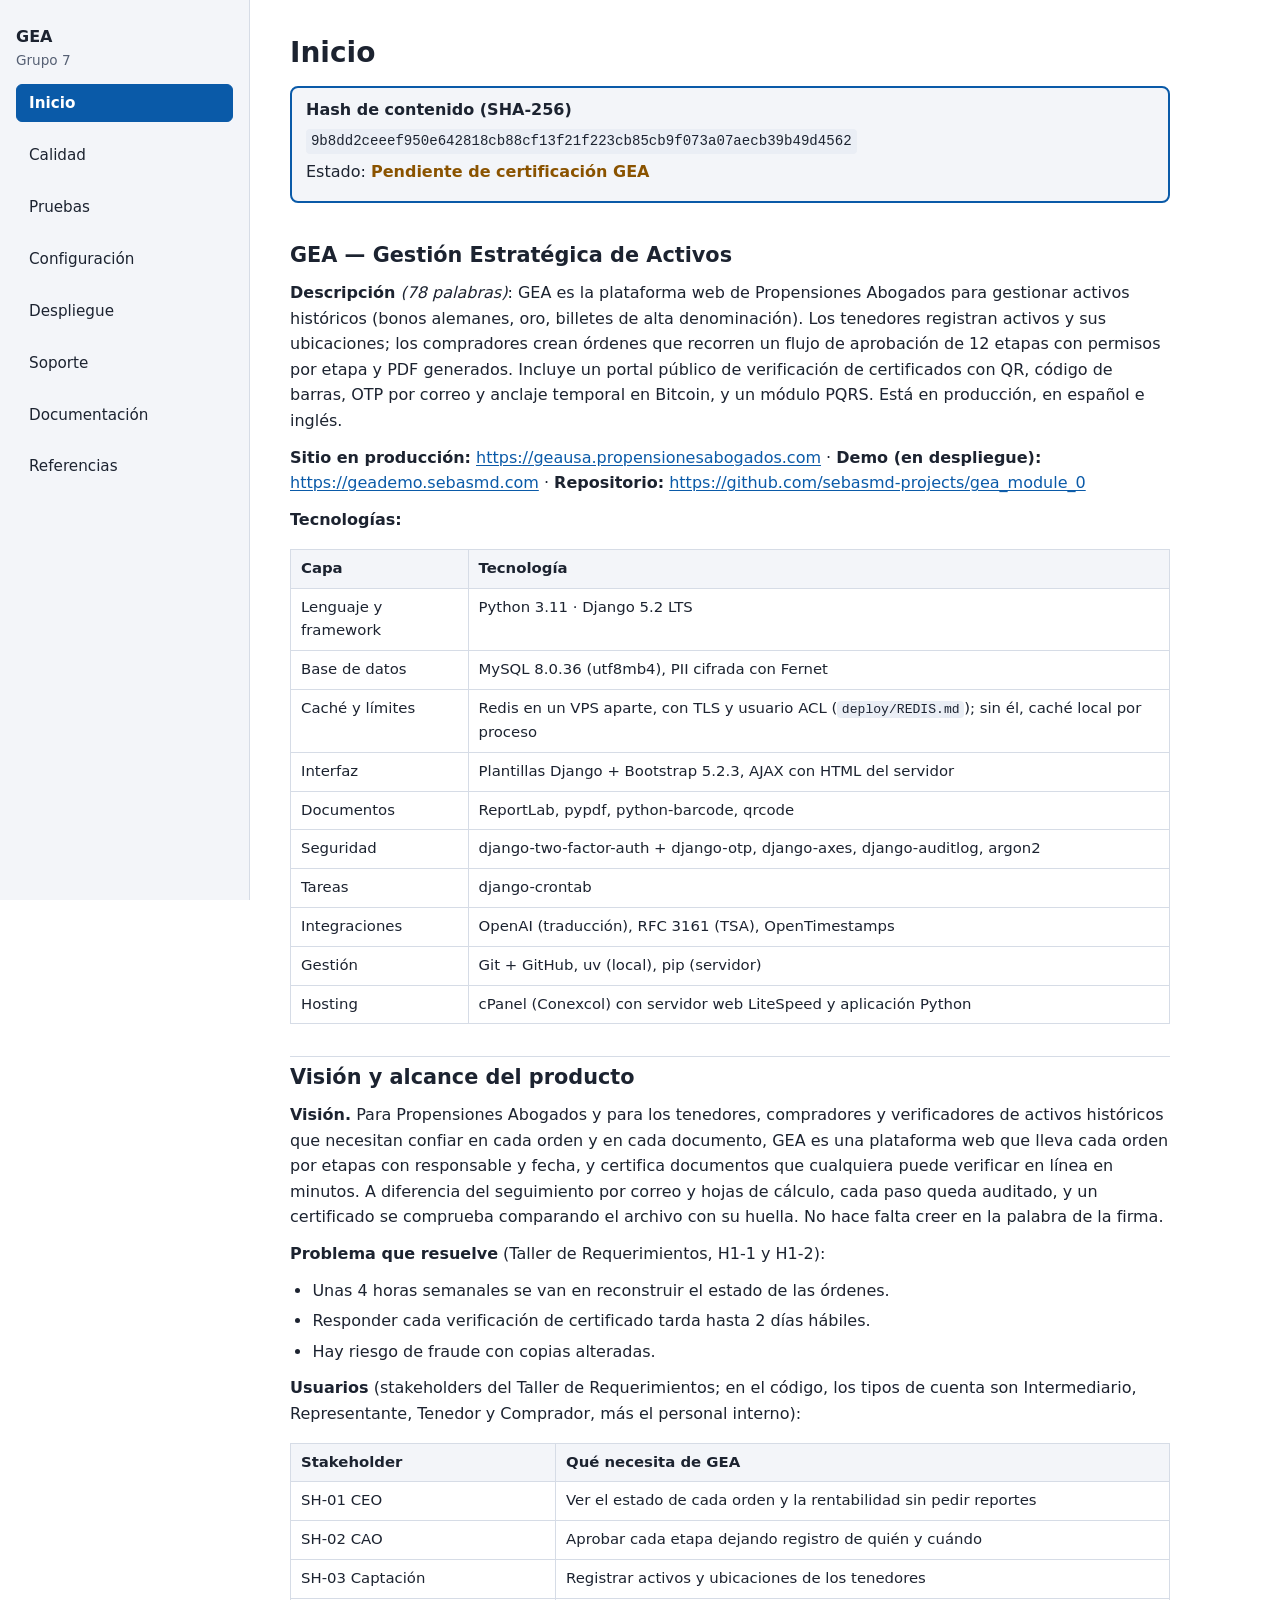
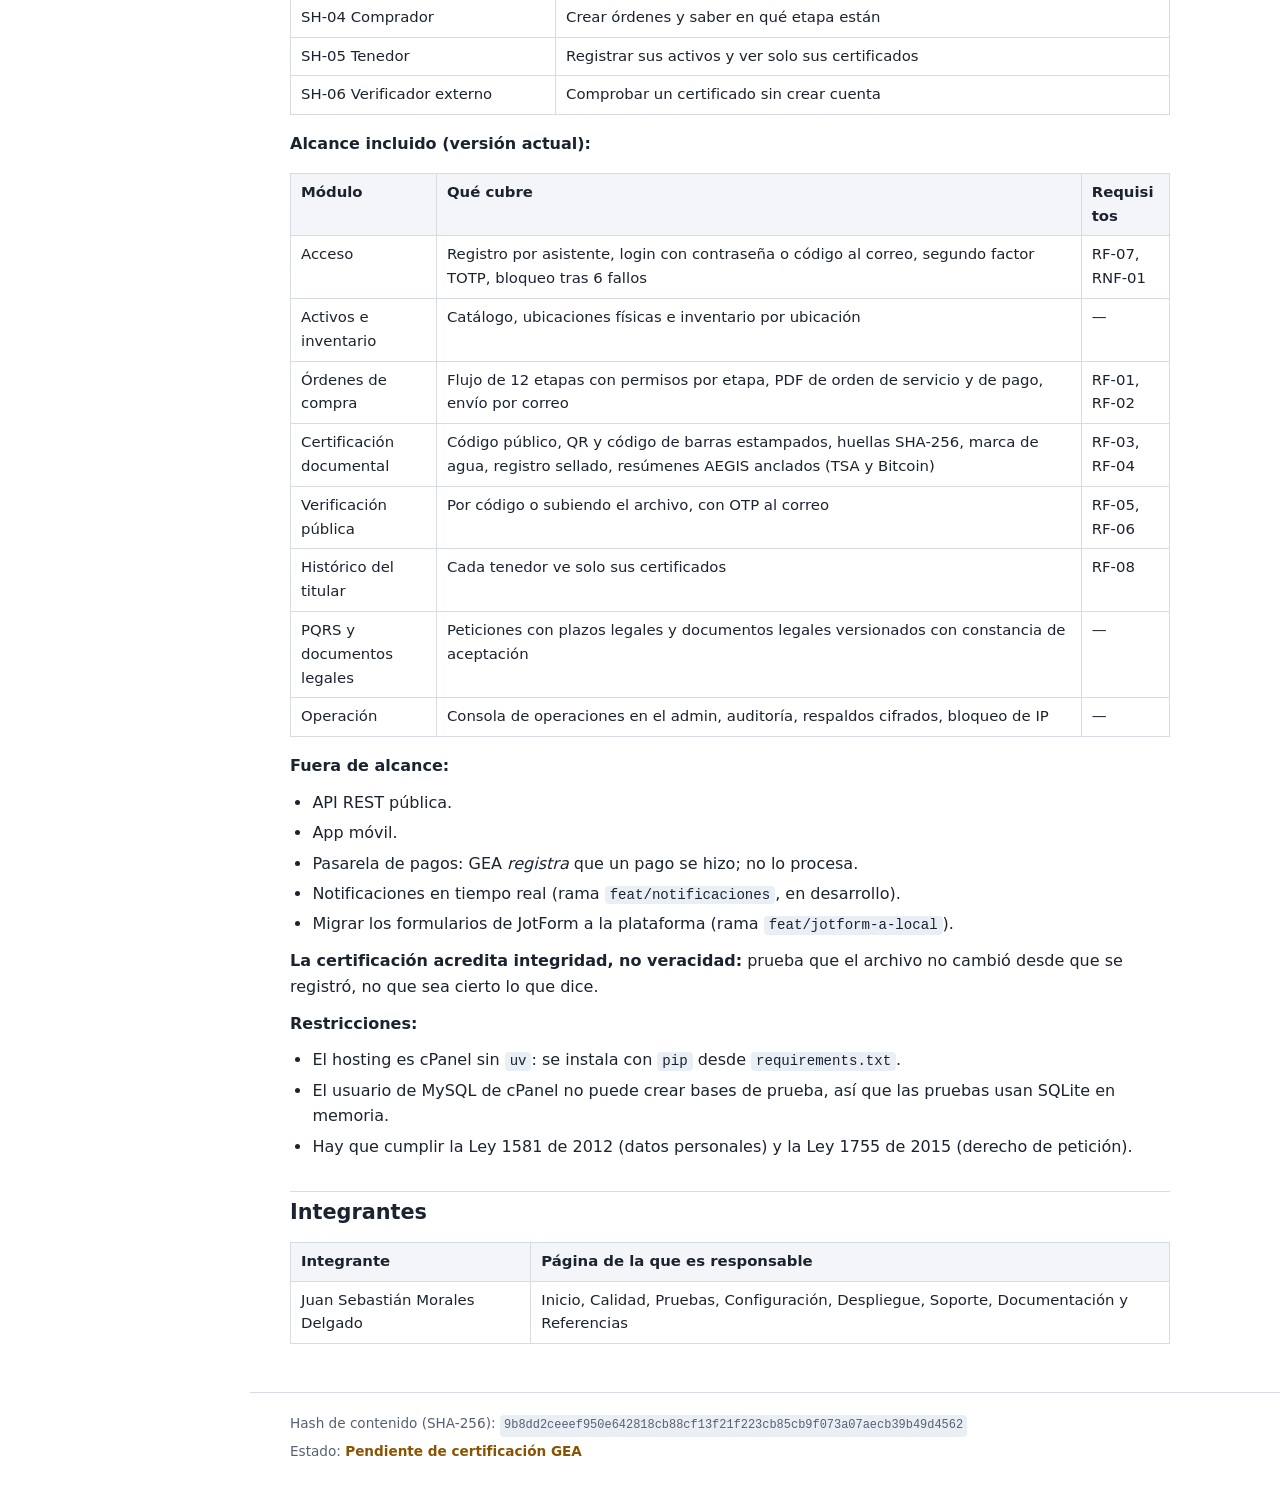
==== site/index.html @ e0a16b94 "Contenido inicial del sitio: 8 páginas y build reproducible (hash 92730a1f) Co-Authored-By: Claude H" ====
<!DOCTYPE html>
<html lang="es">
<head>
<meta charset="utf-8">
<meta name="viewport" content="width=device-width, initial-scale=1">
<title>Inicio — GEA Grupo 7</title>
<meta name="description" content="Inicio: GEA — Gestión Estratégica de Activos">
<link rel="stylesheet" href="assets/site.css">
</head>
<body>
<a class="skip" href="#contenido">Saltar al contenido</a>
<div class="layout">
<nav class="site-nav" aria-label="Menú principal">
<p class="brand">GEA<span>Grupo 7</span></p>
<ul>
<li><a class="current" href="index.html" aria-current="page">Inicio</a></li>
<li><a href="calidad.html">Calidad</a></li>
<li><a href="pruebas.html">Pruebas</a></li>
<li><a href="configuracion.html">Configuración</a></li>
<li><a href="despliegue.html">Despliegue</a></li>
<li><a href="soporte.html">Soporte</a></li>
<li><a href="documentacion.html">Documentación</a></li>
<li><a href="referencias.html">Referencias</a></li>
</ul>
</nav>
<div class="page">
<main id="contenido">
<h1>Inicio</h1>
<aside class="hash-box" aria-label="Hash de contenido">
<h2>Hash de contenido (SHA-256)</h2>
<p><code>9b8dd2ceeef950e642818cb88cf13f21f223cb85cb9f073a07aecb39b49d4562</code></p>
<p>Estado: <span class="cert-status">Pendiente de certificación GEA</span></p>
</aside>
<h2 id="gea-gestion-estrategica-de-activos">GEA — Gestión Estratégica de Activos</h2>
<p><strong>Descripción</strong> <em>(78 palabras)</em>: GEA es la plataforma web de Propensiones Abogados para gestionar activos históricos (bonos alemanes, oro, billetes de alta denominación). Los tenedores registran activos y sus ubicaciones; los compradores crean órdenes que recorren un flujo de aprobación de 12 etapas con permisos por etapa y PDF generados. Incluye un portal público de verificación de certificados con QR, código de barras, OTP por correo y anclaje temporal en Bitcoin, y un módulo PQRS. Está en producción, en español e inglés.</p>
<p><strong>Sitio en producción:</strong> <a href="https://geausa.propensionesabogados.com">https://geausa.propensionesabogados.com</a> · <strong>Demo (en despliegue):</strong> <a href="https://geademo.sebasmd.com">https://geademo.sebasmd.com</a> · <strong>Repositorio:</strong> <a href="https://github.com/sebasmd-projects/gea_module_0">https://github.com/sebasmd-projects/gea_module_0</a></p>
<p><strong>Tecnologías:</strong></p>
<div class="table-wrap"><table><thead><tr><th scope="col">Capa</th><th scope="col">Tecnología</th></tr></thead><tbody><tr><td data-label="Capa">Lenguaje y framework</td><td data-label="Tecnología">Python 3.11 · Django 5.2 LTS</td></tr><tr><td data-label="Capa">Base de datos</td><td data-label="Tecnología">MySQL 8.0.36 (utf8mb4), PII cifrada con Fernet</td></tr><tr><td data-label="Capa">Caché y límites</td><td data-label="Tecnología">Redis en un VPS aparte, con TLS y usuario ACL (<code>deploy/REDIS.md</code>); sin él, caché local por proceso</td></tr><tr><td data-label="Capa">Interfaz</td><td data-label="Tecnología">Plantillas Django + Bootstrap 5.2.3, AJAX con HTML del servidor</td></tr><tr><td data-label="Capa">Documentos</td><td data-label="Tecnología">ReportLab, pypdf, python-barcode, qrcode</td></tr><tr><td data-label="Capa">Seguridad</td><td data-label="Tecnología">django-two-factor-auth + django-otp, django-axes, django-auditlog, argon2</td></tr><tr><td data-label="Capa">Tareas</td><td data-label="Tecnología">django-crontab</td></tr><tr><td data-label="Capa">Integraciones</td><td data-label="Tecnología">OpenAI (traducción), RFC 3161 (TSA), OpenTimestamps</td></tr><tr><td data-label="Capa">Gestión</td><td data-label="Tecnología">Git + GitHub, uv (local), pip (servidor)</td></tr><tr><td data-label="Capa">Hosting</td><td data-label="Tecnología">cPanel (Conexcol) con servidor web LiteSpeed y aplicación Python</td></tr></tbody></table></div>
<h2 id="vision-y-alcance-del-producto">Visión y alcance del producto</h2>
<p><strong>Visión.</strong> Para Propensiones Abogados y para los tenedores, compradores y verificadores de activos históricos que necesitan confiar en cada orden y en cada documento, GEA es una plataforma web que lleva cada orden por etapas con responsable y fecha, y certifica documentos que cualquiera puede verificar en línea en minutos. A diferencia del seguimiento por correo y hojas de cálculo, cada paso queda auditado, y un certificado se comprueba comparando el archivo con su huella. No hace falta creer en la palabra de la firma.</p>
<p><strong>Problema que resuelve</strong> (Taller de Requerimientos, H1-1 y H1-2):</p>
<ul><li>Unas 4 horas semanales se van en reconstruir el estado de las órdenes.</li><li>Responder cada verificación de certificado tarda hasta 2 días hábiles.</li><li>Hay riesgo de fraude con copias alteradas.</li></ul>
<p><strong>Usuarios</strong> (stakeholders del Taller de Requerimientos; en el código, los tipos de cuenta son Intermediario, Representante, Tenedor y Comprador, más el personal interno):</p>
<div class="table-wrap"><table><thead><tr><th scope="col">Stakeholder</th><th scope="col">Qué necesita de GEA</th></tr></thead><tbody><tr><td data-label="Stakeholder">SH-01 CEO</td><td data-label="Qué necesita de GEA">Ver el estado de cada orden y la rentabilidad sin pedir reportes</td></tr><tr><td data-label="Stakeholder">SH-02 CAO</td><td data-label="Qué necesita de GEA">Aprobar cada etapa dejando registro de quién y cuándo</td></tr><tr><td data-label="Stakeholder">SH-03 Captación</td><td data-label="Qué necesita de GEA">Registrar activos y ubicaciones de los tenedores</td></tr><tr><td data-label="Stakeholder">SH-04 Comprador</td><td data-label="Qué necesita de GEA">Crear órdenes y saber en qué etapa están</td></tr><tr><td data-label="Stakeholder">SH-05 Tenedor</td><td data-label="Qué necesita de GEA">Registrar sus activos y ver solo sus certificados</td></tr><tr><td data-label="Stakeholder">SH-06 Verificador externo</td><td data-label="Qué necesita de GEA">Comprobar un certificado sin crear cuenta</td></tr></tbody></table></div>
<p><strong>Alcance incluido (versión actual):</strong></p>
<div class="table-wrap"><table><thead><tr><th scope="col">Módulo</th><th scope="col">Qué cubre</th><th scope="col">Requisitos</th></tr></thead><tbody><tr><td data-label="Módulo">Acceso</td><td data-label="Qué cubre">Registro por asistente, login con contraseña o código al correo, segundo factor TOTP, bloqueo tras 6 fallos</td><td data-label="Requisitos">RF-07, RNF-01</td></tr><tr><td data-label="Módulo">Activos e inventario</td><td data-label="Qué cubre">Catálogo, ubicaciones físicas e inventario por ubicación</td><td data-label="Requisitos">—</td></tr><tr><td data-label="Módulo">Órdenes de compra</td><td data-label="Qué cubre">Flujo de 12 etapas con permisos por etapa, PDF de orden de servicio y de pago, envío por correo</td><td data-label="Requisitos">RF-01, RF-02</td></tr><tr><td data-label="Módulo">Certificación documental</td><td data-label="Qué cubre">Código público, QR y código de barras estampados, huellas SHA-256, marca de agua, registro sellado, resúmenes AEGIS anclados (TSA y Bitcoin)</td><td data-label="Requisitos">RF-03, RF-04</td></tr><tr><td data-label="Módulo">Verificación pública</td><td data-label="Qué cubre">Por código o subiendo el archivo, con OTP al correo</td><td data-label="Requisitos">RF-05, RF-06</td></tr><tr><td data-label="Módulo">Histórico del titular</td><td data-label="Qué cubre">Cada tenedor ve solo sus certificados</td><td data-label="Requisitos">RF-08</td></tr><tr><td data-label="Módulo">PQRS y documentos legales</td><td data-label="Qué cubre">Peticiones con plazos legales y documentos legales versionados con constancia de aceptación</td><td data-label="Requisitos">—</td></tr><tr><td data-label="Módulo">Operación</td><td data-label="Qué cubre">Consola de operaciones en el admin, auditoría, respaldos cifrados, bloqueo de IP</td><td data-label="Requisitos">—</td></tr></tbody></table></div>
<p><strong>Fuera de alcance:</strong></p>
<ul><li>API REST pública.</li><li>App móvil.</li><li>Pasarela de pagos: GEA <em>registra</em> que un pago se hizo; no lo procesa.</li><li>Notificaciones en tiempo real (rama <code>feat/notificaciones</code>, en desarrollo).</li><li>Migrar los formularios de JotForm a la plataforma (rama <code>feat/jotform-a-local</code>).</li></ul>
<p><strong>La certificación acredita integridad, no veracidad:</strong> prueba que el archivo no cambió desde que se registró, no que sea cierto lo que dice.</p>
<p><strong>Restricciones:</strong></p>
<ul><li>El hosting es cPanel sin <code>uv</code>: se instala con <code>pip</code> desde <code>requirements.txt</code>.</li><li>El usuario de MySQL de cPanel no puede crear bases de prueba, así que las pruebas usan SQLite en memoria.</li><li>Hay que cumplir la Ley 1581 de 2012 (datos personales) y la Ley 1755 de 2015 (derecho de petición).</li></ul>
<h2 id="integrantes">Integrantes</h2>
<div class="table-wrap"><table><thead><tr><th scope="col">Integrante</th><th scope="col">Página de la que es responsable</th></tr></thead><tbody><tr><td data-label="Integrante">Juan Sebastián Morales Delgado</td><td data-label="Página de la que es responsable">Inicio, Calidad, Pruebas, Configuración, Despliegue, Soporte, Documentación y Referencias</td></tr></tbody></table></div>
</main>
<footer class="site-footer">
<p>Hash de contenido (SHA-256): <code>9b8dd2ceeef950e642818cb88cf13f21f223cb85cb9f073a07aecb39b49d4562</code></p>
<p>Estado: <span class="cert-status">Pendiente de certificación GEA</span></p>
</footer>
</div>
</div>
</body>
</html>
---- site/assets/site.css ----
/* GEA - Grupo 7. Hoja de estilos unica, sin CDN ni fuentes externas. Mobile-first. */
:root {
  --bg: #ffffff;
  --fg: #1c2330;
  --muted: #566074;
  --accent: #0a5aa8;
  --accent-fg: #ffffff;
  --border: #d6dce6;
  --surface: #f3f5f9;
  --code-bg: #eaeef5;
  --ok: #17663a;
  --warn: #8a5300;
  --gutter: 16px;
}

@media (prefers-color-scheme: dark) {
  :root {
    --bg: #11151c;
    --fg: #e5e8ee;
    --muted: #a1abbc;
    --accent: #6cb0ff;
    --accent-fg: #0a1220;
    --border: #2b3340;
    --surface: #19202a;
    --code-bg: #232b37;
    --ok: #62d08d;
    --warn: #f0b45a;
  }
}

*, *::before, *::after { box-sizing: border-box; }

html { -webkit-text-size-adjust: 100%; }

body {
  margin: 0;
  background: var(--bg);
  color: var(--fg);
  font: 16px/1.6 system-ui, -apple-system, "Segoe UI", Roboto, Helvetica, Arial, sans-serif;
  overflow-wrap: break-word;
}

.skip {
  position: absolute;
  left: -999px;
  top: 0;
  background: var(--accent);
  color: var(--accent-fg);
  padding: 8px 12px;
  z-index: 10;
}
.skip:focus { left: 0; }

a { color: var(--accent); text-underline-offset: 2px; }
a:focus-visible { outline: 3px solid var(--accent); outline-offset: 2px; }

/* ---------- Estructura ---------- */
.layout { display: block; }
.page { min-width: 0; }

/* ---------- Menu lateral ---------- */
.site-nav {
  padding: 12px var(--gutter);
  background: var(--surface);
  border-bottom: 1px solid var(--border);
}
.site-nav .brand {
  margin: 0 0 8px;
  font-weight: 700;
  font-size: 1rem;
}
.site-nav .brand span { display: block; font-weight: 400; font-size: .85rem; color: var(--muted); }
.site-nav ul {
  list-style: none;
  margin: 0;
  padding: 0;
  display: flex;
  flex-wrap: wrap;
  gap: 6px;
}
.site-nav a {
  display: block;
  padding: 6px 12px;
  border: 1px solid var(--border);
  border-radius: 999px;
  text-decoration: none;
  color: var(--fg);
  background: var(--bg);
  font-size: .95rem;
}
.site-nav a:hover { border-color: var(--accent); }
.site-nav a.current {
  background: var(--accent);
  border-color: var(--accent);
  color: var(--accent-fg);
  font-weight: 600;
}

/* ---------- Contenido ---------- */
main { padding: 8px var(--gutter) 24px; max-width: 60rem; }

h1 { font-size: 1.75rem; line-height: 1.25; margin: 1.2rem 0 .8rem; }
h2 { font-size: 1.3rem; line-height: 1.3; margin: 2rem 0 .6rem; padding-top: .4rem; border-top: 1px solid var(--border); }
h3 { font-size: 1.1rem; line-height: 1.3; margin: 1.5rem 0 .5rem; }
h4 { font-size: 1rem; margin: 1.2rem 0 .4rem; }
h1 + h2, main > h2:first-of-type { border-top: 0; }

p { margin: .7rem 0; }
ul, ol { padding-left: 1.4rem; margin: .7rem 0; }
li { margin: .3rem 0; }
hr { border: 0; border-top: 1px solid var(--border); margin: 1.5rem 0; }

code {
  font-family: ui-monospace, SFMono-Regular, Consolas, "Liberation Mono", Menlo, monospace;
  font-size: .88em;
  background: var(--code-bg);
  padding: .1em .35em;
  border-radius: 4px;
  overflow-wrap: anywhere;
}

/* ---------- Tablas: en movil cada fila es una tarjeta (sin scroll horizontal) ---------- */
.table-wrap { margin: 1rem 0; overflow-x: auto; }
table { border-collapse: collapse; width: 100%; font-size: .93rem; }
th, td {
  border: 1px solid var(--border);
  padding: 7px 10px;
  text-align: left;
  vertical-align: top;
  overflow-wrap: anywhere;
}
th { background: var(--surface); }

@media screen and (max-width: 700px) {
  .table-wrap { overflow-x: visible; }
  table, thead, tbody, tr, th, td { display: block; width: auto; }
  thead {
    position: absolute;
    width: 1px;
    height: 1px;
    overflow: hidden;
    clip: rect(0 0 0 0);
  }
  tr {
    border: 1px solid var(--border);
    border-radius: 8px;
    margin: 0 0 12px;
    padding: 4px 0;
  }
  td { border: 0; padding: 5px 12px; }
  td::before {
    content: attr(data-label);
    display: block;
    font-size: .78rem;
    font-weight: 700;
    letter-spacing: .02em;
    text-transform: uppercase;
    color: var(--muted);
  }
}

/* ---------- Figuras ---------- */
figure { margin: 1.25rem 0; }
figure img {
  display: block;
  max-width: 100%;
  height: auto;
  border: 1px solid var(--border);
  border-radius: 6px;
  background: #fff;
}
figcaption { margin-top: .4rem; font-size: .88rem; color: var(--muted); }
li > figure { margin: .5rem 0; }

/* ---------- Hash y estado ---------- */
.hash-box {
  margin: 1rem 0 1.5rem;
  padding: 12px 14px;
  border: 2px solid var(--accent);
  border-radius: 8px;
  background: var(--surface);
}
.hash-box h2 { margin: 0 0 .4rem; padding: 0; border: 0; font-size: 1rem; }
.hash-box p { margin: .3rem 0; }
.hash-box code, .site-footer code { display: inline-block; word-break: break-all; overflow-wrap: anywhere; }
.cert-status { font-weight: 700; color: var(--warn); }

.site-footer {
  padding: 16px var(--gutter) 32px;
  border-top: 1px solid var(--border);
  color: var(--muted);
  font-size: .85rem;
}
.site-footer p { margin: .25rem 0; }

/* ---------- Escritorio: menu a la izquierda ---------- */
@media screen and (min-width: 900px) {
  .layout { display: grid; grid-template-columns: 250px minmax(0, 1fr); align-items: start; }
  .site-nav {
    position: sticky;
    top: 0;
    height: 100vh;
    overflow-y: auto;
    padding: 24px 16px;
    border-bottom: 0;
    border-right: 1px solid var(--border);
  }
  .site-nav ul { flex-direction: column; gap: 4px; }
  .site-nav a { border-radius: 6px; border-color: transparent; background: transparent; }
  .site-nav a.current { border-color: var(--accent); }
  main { padding: 16px 40px 32px; }
  .site-footer { padding: 16px 40px 32px; }
}

/* ---------- Portada (print.html) ---------- */
.cover {
  padding: 24px var(--gutter);
  border-bottom: 2px solid var(--accent);
}
.cover .eyebrow { margin: 0; color: var(--muted); font-size: .9rem; }
.cover h1 { margin: .3rem 0 .6rem; font-size: 2rem; }
.cover .meta { margin: .2rem 0; }
.cover .hash { margin-top: 1rem; }
.cover ol { columns: 2; }

/* ---------- Impresion (PDF) ---------- */
@page { size: A4; margin: 18mm; }

@media print {
  :root {
    --bg: #ffffff;
    --fg: #000000;
    --muted: #444444;
    --accent: #0a4d8f;
    --accent-fg: #ffffff;
    --border: #999999;
    --surface: #f2f2f2;
    --code-bg: #eeeeee;
    --warn: #7a4a00;
  }
  html { font-size: 10pt; }
  body { font-size: 10pt; line-height: 1.45; background: #fff; color: #000; }
  .site-nav, .skip { display: none !important; }
  .layout { display: block; }
  main { max-width: none; padding: 0; }
  .site-footer { padding: 8px 0 0; font-size: 8pt; }
  .cover { padding: 0 0 10mm; break-after: page; }
  .doc-section { break-before: page; }
  .doc-section:first-of-type { break-before: auto; }
  h1, h2, h3, h4 { break-after: avoid; }
  h2 { border-top: 0; }
  figure, tr, .hash-box { break-inside: avoid; }
  figure img { max-height: 200mm; width: auto; max-width: 100%; margin: 0 auto; }
  table { font-size: 8.5pt; }
  th, td { padding: 4px 6px; }
  a { color: inherit; text-decoration: none; }
  thead { display: table-header-group; }
}
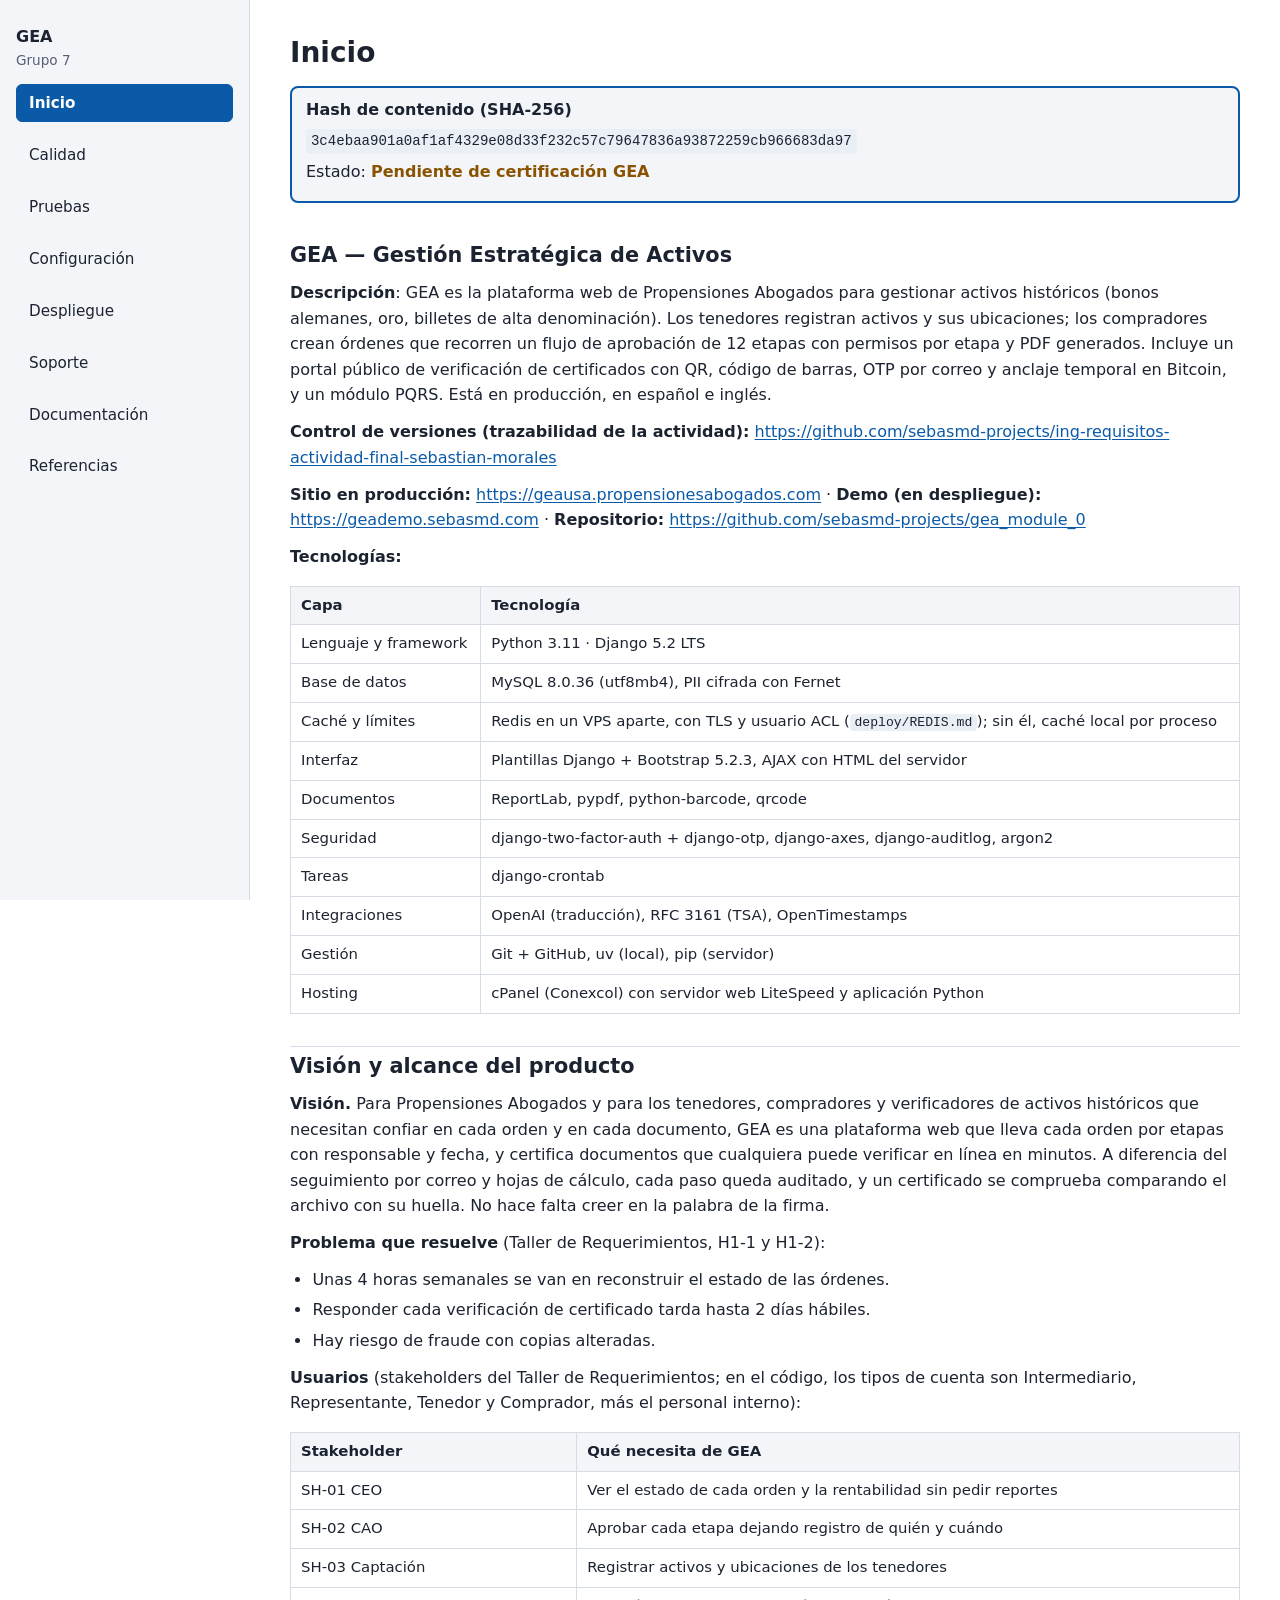
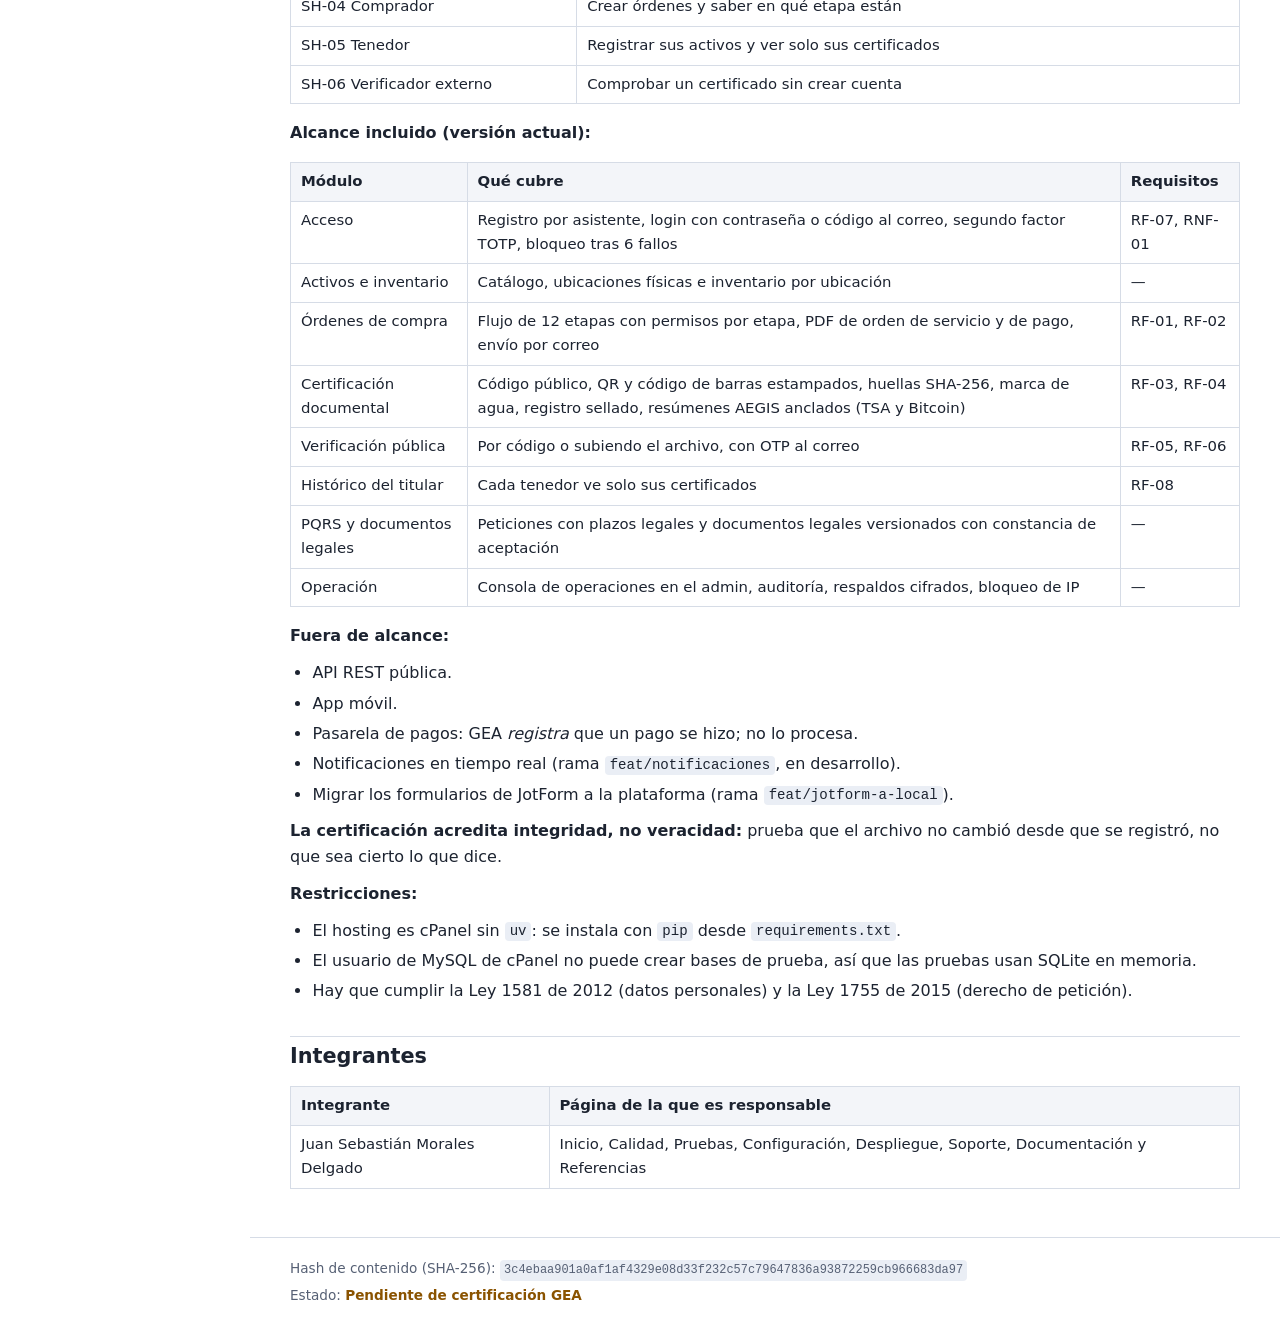
==== commit e3edcf02: "Contenido: repositorio de trazabilidad, uso de IA y diseño responsive Co-Authored-By: Claude Haiku 5" ====
--- a/site/index.html
+++ b/site/index.html
@@ -28,32 +28,33 @@
 <h1>Inicio</h1>
 <aside class="hash-box" aria-label="Hash de contenido">
 <h2>Hash de contenido (SHA-256)</h2>
-<p><code>9b8dd2ceeef950e642818cb88cf13f21f223cb85cb9f073a07aecb39b49d4562</code></p>
+<p><code>3c4ebaa901a0af1af4329e08d33f232c57c79647836a93872259cb966683da97</code></p>
 <p>Estado: <span class="cert-status">Pendiente de certificación GEA</span></p>
 </aside>
 <h2 id="gea-gestion-estrategica-de-activos">GEA — Gestión Estratégica de Activos</h2>
-<p><strong>Descripción</strong> <em>(78 palabras)</em>: GEA es la plataforma web de Propensiones Abogados para gestionar activos históricos (bonos alemanes, oro, billetes de alta denominación). Los tenedores registran activos y sus ubicaciones; los compradores crean órdenes que recorren un flujo de aprobación de 12 etapas con permisos por etapa y PDF generados. Incluye un portal público de verificación de certificados con QR, código de barras, OTP por correo y anclaje temporal en Bitcoin, y un módulo PQRS. Está en producción, en español e inglés.</p>
+<p><strong>Descripción</strong>: GEA es la plataforma web de Propensiones Abogados para gestionar activos históricos (bonos alemanes, oro, billetes de alta denominación). Los tenedores registran activos y sus ubicaciones; los compradores crean órdenes que recorren un flujo de aprobación de 12 etapas con permisos por etapa y PDF generados. Incluye un portal público de verificación de certificados con QR, código de barras, OTP por correo y anclaje temporal en Bitcoin, y un módulo PQRS. Está en producción, en español e inglés.</p>
+<p><strong>Control de versiones (trazabilidad de la actividad):</strong> <a href="https://github.com/sebasmd-projects/ing-requisitos-actividad-final-sebastian-morales">https://github.com/sebasmd-projects/ing-requisitos-actividad-final-sebastian-morales</a></p>
 <p><strong>Sitio en producción:</strong> <a href="https://geausa.propensionesabogados.com">https://geausa.propensionesabogados.com</a> · <strong>Demo (en despliegue):</strong> <a href="https://geademo.sebasmd.com">https://geademo.sebasmd.com</a> · <strong>Repositorio:</strong> <a href="https://github.com/sebasmd-projects/gea_module_0">https://github.com/sebasmd-projects/gea_module_0</a></p>
 <p><strong>Tecnologías:</strong></p>
-<div class="table-wrap"><table><thead><tr><th scope="col">Capa</th><th scope="col">Tecnología</th></tr></thead><tbody><tr><td data-label="Capa">Lenguaje y framework</td><td data-label="Tecnología">Python 3.11 · Django 5.2 LTS</td></tr><tr><td data-label="Capa">Base de datos</td><td data-label="Tecnología">MySQL 8.0.36 (utf8mb4), PII cifrada con Fernet</td></tr><tr><td data-label="Capa">Caché y límites</td><td data-label="Tecnología">Redis en un VPS aparte, con TLS y usuario ACL (<code>deploy/REDIS.md</code>); sin él, caché local por proceso</td></tr><tr><td data-label="Capa">Interfaz</td><td data-label="Tecnología">Plantillas Django + Bootstrap 5.2.3, AJAX con HTML del servidor</td></tr><tr><td data-label="Capa">Documentos</td><td data-label="Tecnología">ReportLab, pypdf, python-barcode, qrcode</td></tr><tr><td data-label="Capa">Seguridad</td><td data-label="Tecnología">django-two-factor-auth + django-otp, django-axes, django-auditlog, argon2</td></tr><tr><td data-label="Capa">Tareas</td><td data-label="Tecnología">django-crontab</td></tr><tr><td data-label="Capa">Integraciones</td><td data-label="Tecnología">OpenAI (traducción), RFC 3161 (TSA), OpenTimestamps</td></tr><tr><td data-label="Capa">Gestión</td><td data-label="Tecnología">Git + GitHub, uv (local), pip (servidor)</td></tr><tr><td data-label="Capa">Hosting</td><td data-label="Tecnología">cPanel (Conexcol) con servidor web LiteSpeed y aplicación Python</td></tr></tbody></table></div>
+<div class="table-wrap"><table><thead><tr><th scope="col">Capa</th><th scope="col">Tecnología</th></tr></thead><tbody><tr><td>Lenguaje y framework</td><td>Python 3.11 · Django 5.2 LTS</td></tr><tr><td>Base de datos</td><td>MySQL 8.0.36 (utf8mb4), PII cifrada con Fernet</td></tr><tr><td>Caché y límites</td><td>Redis en un VPS aparte, con TLS y usuario ACL (<code>deploy/REDIS.md</code>); sin él, caché local por proceso</td></tr><tr><td>Interfaz</td><td>Plantillas Django + Bootstrap 5.2.3, AJAX con HTML del servidor</td></tr><tr><td>Documentos</td><td>ReportLab, pypdf, python-barcode, qrcode</td></tr><tr><td>Seguridad</td><td>django-two-factor-auth + django-otp, django-axes, django-auditlog, argon2</td></tr><tr><td>Tareas</td><td>django-crontab</td></tr><tr><td>Integraciones</td><td>OpenAI (traducción), RFC 3161 (TSA), OpenTimestamps</td></tr><tr><td>Gestión</td><td>Git + GitHub, uv (local), pip (servidor)</td></tr><tr><td>Hosting</td><td>cPanel (Conexcol) con servidor web LiteSpeed y aplicación Python</td></tr></tbody></table></div>
 <h2 id="vision-y-alcance-del-producto">Visión y alcance del producto</h2>
 <p><strong>Visión.</strong> Para Propensiones Abogados y para los tenedores, compradores y verificadores de activos históricos que necesitan confiar en cada orden y en cada documento, GEA es una plataforma web que lleva cada orden por etapas con responsable y fecha, y certifica documentos que cualquiera puede verificar en línea en minutos. A diferencia del seguimiento por correo y hojas de cálculo, cada paso queda auditado, y un certificado se comprueba comparando el archivo con su huella. No hace falta creer en la palabra de la firma.</p>
 <p><strong>Problema que resuelve</strong> (Taller de Requerimientos, H1-1 y H1-2):</p>
 <ul><li>Unas 4 horas semanales se van en reconstruir el estado de las órdenes.</li><li>Responder cada verificación de certificado tarda hasta 2 días hábiles.</li><li>Hay riesgo de fraude con copias alteradas.</li></ul>
 <p><strong>Usuarios</strong> (stakeholders del Taller de Requerimientos; en el código, los tipos de cuenta son Intermediario, Representante, Tenedor y Comprador, más el personal interno):</p>
-<div class="table-wrap"><table><thead><tr><th scope="col">Stakeholder</th><th scope="col">Qué necesita de GEA</th></tr></thead><tbody><tr><td data-label="Stakeholder">SH-01 CEO</td><td data-label="Qué necesita de GEA">Ver el estado de cada orden y la rentabilidad sin pedir reportes</td></tr><tr><td data-label="Stakeholder">SH-02 CAO</td><td data-label="Qué necesita de GEA">Aprobar cada etapa dejando registro de quién y cuándo</td></tr><tr><td data-label="Stakeholder">SH-03 Captación</td><td data-label="Qué necesita de GEA">Registrar activos y ubicaciones de los tenedores</td></tr><tr><td data-label="Stakeholder">SH-04 Comprador</td><td data-label="Qué necesita de GEA">Crear órdenes y saber en qué etapa están</td></tr><tr><td data-label="Stakeholder">SH-05 Tenedor</td><td data-label="Qué necesita de GEA">Registrar sus activos y ver solo sus certificados</td></tr><tr><td data-label="Stakeholder">SH-06 Verificador externo</td><td data-label="Qué necesita de GEA">Comprobar un certificado sin crear cuenta</td></tr></tbody></table></div>
+<div class="table-wrap"><table><thead><tr><th scope="col">Stakeholder</th><th scope="col">Qué necesita de GEA</th></tr></thead><tbody><tr><td>SH-01 CEO</td><td>Ver el estado de cada orden y la rentabilidad sin pedir reportes</td></tr><tr><td>SH-02 CAO</td><td>Aprobar cada etapa dejando registro de quién y cuándo</td></tr><tr><td>SH-03 Captación</td><td>Registrar activos y ubicaciones de los tenedores</td></tr><tr><td>SH-04 Comprador</td><td>Crear órdenes y saber en qué etapa están</td></tr><tr><td>SH-05 Tenedor</td><td>Registrar sus activos y ver solo sus certificados</td></tr><tr><td>SH-06 Verificador externo</td><td>Comprobar un certificado sin crear cuenta</td></tr></tbody></table></div>
 <p><strong>Alcance incluido (versión actual):</strong></p>
-<div class="table-wrap"><table><thead><tr><th scope="col">Módulo</th><th scope="col">Qué cubre</th><th scope="col">Requisitos</th></tr></thead><tbody><tr><td data-label="Módulo">Acceso</td><td data-label="Qué cubre">Registro por asistente, login con contraseña o código al correo, segundo factor TOTP, bloqueo tras 6 fallos</td><td data-label="Requisitos">RF-07, RNF-01</td></tr><tr><td data-label="Módulo">Activos e inventario</td><td data-label="Qué cubre">Catálogo, ubicaciones físicas e inventario por ubicación</td><td data-label="Requisitos">—</td></tr><tr><td data-label="Módulo">Órdenes de compra</td><td data-label="Qué cubre">Flujo de 12 etapas con permisos por etapa, PDF de orden de servicio y de pago, envío por correo</td><td data-label="Requisitos">RF-01, RF-02</td></tr><tr><td data-label="Módulo">Certificación documental</td><td data-label="Qué cubre">Código público, QR y código de barras estampados, huellas SHA-256, marca de agua, registro sellado, resúmenes AEGIS anclados (TSA y Bitcoin)</td><td data-label="Requisitos">RF-03, RF-04</td></tr><tr><td data-label="Módulo">Verificación pública</td><td data-label="Qué cubre">Por código o subiendo el archivo, con OTP al correo</td><td data-label="Requisitos">RF-05, RF-06</td></tr><tr><td data-label="Módulo">Histórico del titular</td><td data-label="Qué cubre">Cada tenedor ve solo sus certificados</td><td data-label="Requisitos">RF-08</td></tr><tr><td data-label="Módulo">PQRS y documentos legales</td><td data-label="Qué cubre">Peticiones con plazos legales y documentos legales versionados con constancia de aceptación</td><td data-label="Requisitos">—</td></tr><tr><td data-label="Módulo">Operación</td><td data-label="Qué cubre">Consola de operaciones en el admin, auditoría, respaldos cifrados, bloqueo de IP</td><td data-label="Requisitos">—</td></tr></tbody></table></div>
+<div class="table-wrap"><table><thead><tr><th scope="col">Módulo</th><th scope="col">Qué cubre</th><th scope="col">Requisitos</th></tr></thead><tbody><tr><td>Acceso</td><td>Registro por asistente, login con contraseña o código al correo, segundo factor TOTP, bloqueo tras 6 fallos</td><td>RF-07, RNF-01</td></tr><tr><td>Activos e inventario</td><td>Catálogo, ubicaciones físicas e inventario por ubicación</td><td>—</td></tr><tr><td>Órdenes de compra</td><td>Flujo de 12 etapas con permisos por etapa, PDF de orden de servicio y de pago, envío por correo</td><td>RF-01, RF-02</td></tr><tr><td>Certificación documental</td><td>Código público, QR y código de barras estampados, huellas SHA-256, marca de agua, registro sellado, resúmenes AEGIS anclados (TSA y Bitcoin)</td><td>RF-03, RF-04</td></tr><tr><td>Verificación pública</td><td>Por código o subiendo el archivo, con OTP al correo</td><td>RF-05, RF-06</td></tr><tr><td>Histórico del titular</td><td>Cada tenedor ve solo sus certificados</td><td>RF-08</td></tr><tr><td>PQRS y documentos legales</td><td>Peticiones con plazos legales y documentos legales versionados con constancia de aceptación</td><td>—</td></tr><tr><td>Operación</td><td>Consola de operaciones en el admin, auditoría, respaldos cifrados, bloqueo de IP</td><td>—</td></tr></tbody></table></div>
 <p><strong>Fuera de alcance:</strong></p>
 <ul><li>API REST pública.</li><li>App móvil.</li><li>Pasarela de pagos: GEA <em>registra</em> que un pago se hizo; no lo procesa.</li><li>Notificaciones en tiempo real (rama <code>feat/notificaciones</code>, en desarrollo).</li><li>Migrar los formularios de JotForm a la plataforma (rama <code>feat/jotform-a-local</code>).</li></ul>
 <p><strong>La certificación acredita integridad, no veracidad:</strong> prueba que el archivo no cambió desde que se registró, no que sea cierto lo que dice.</p>
 <p><strong>Restricciones:</strong></p>
 <ul><li>El hosting es cPanel sin <code>uv</code>: se instala con <code>pip</code> desde <code>requirements.txt</code>.</li><li>El usuario de MySQL de cPanel no puede crear bases de prueba, así que las pruebas usan SQLite en memoria.</li><li>Hay que cumplir la Ley 1581 de 2012 (datos personales) y la Ley 1755 de 2015 (derecho de petición).</li></ul>
 <h2 id="integrantes">Integrantes</h2>
-<div class="table-wrap"><table><thead><tr><th scope="col">Integrante</th><th scope="col">Página de la que es responsable</th></tr></thead><tbody><tr><td data-label="Integrante">Juan Sebastián Morales Delgado</td><td data-label="Página de la que es responsable">Inicio, Calidad, Pruebas, Configuración, Despliegue, Soporte, Documentación y Referencias</td></tr></tbody></table></div>
+<div class="table-wrap"><table><thead><tr><th scope="col">Integrante</th><th scope="col">Página de la que es responsable</th></tr></thead><tbody><tr><td>Juan Sebastián Morales Delgado</td><td>Inicio, Calidad, Pruebas, Configuración, Despliegue, Soporte, Documentación y Referencias</td></tr></tbody></table></div>
 </main>
 <footer class="site-footer">
-<p>Hash de contenido (SHA-256): <code>9b8dd2ceeef950e642818cb88cf13f21f223cb85cb9f073a07aecb39b49d4562</code></p>
+<p>Hash de contenido (SHA-256): <code>3c4ebaa901a0af1af4329e08d33f232c57c79647836a93872259cb966683da97</code></p>
 <p>Estado: <span class="cert-status">Pendiente de certificación GEA</span></p>
 </footer>
 </div>
--- a/site/assets/site.css
+++ b/site/assets/site.css
@@ -119,44 +119,21 @@
   overflow-wrap: anywhere;
 }
 
-/* ---------- Tablas: en movil cada fila es una tarjeta (sin scroll horizontal) ---------- */
-.table-wrap { margin: 1rem 0; overflow-x: auto; }
+/* ---------- Tablas: tabla normal; en movil se desplaza dentro de su propio contenedor ---------- */
+.table-wrap { margin: 1rem 0; overflow-x: auto; max-width: 100%; -webkit-overflow-scrolling: touch; }
 table { border-collapse: collapse; width: 100%; font-size: .93rem; }
 th, td {
   border: 1px solid var(--border);
   padding: 7px 10px;
   text-align: left;
   vertical-align: top;
-  overflow-wrap: anywhere;
+  overflow-wrap: break-word;
 }
 th { background: var(--surface); }
 
-@media screen and (max-width: 700px) {
-  .table-wrap { overflow-x: visible; }
-  table, thead, tbody, tr, th, td { display: block; width: auto; }
-  thead {
-    position: absolute;
-    width: 1px;
-    height: 1px;
-    overflow: hidden;
-    clip: rect(0 0 0 0);
-  }
-  tr {
-    border: 1px solid var(--border);
-    border-radius: 8px;
-    margin: 0 0 12px;
-    padding: 4px 0;
-  }
-  td { border: 0; padding: 5px 12px; }
-  td::before {
-    content: attr(data-label);
-    display: block;
-    font-size: .78rem;
-    font-weight: 700;
-    letter-spacing: .02em;
-    text-transform: uppercase;
-    color: var(--muted);
-  }
+@media screen and (max-width: 767px) {
+  .table-wrap { overflow-x: auto; }
+  table { min-width: 640px; }
 }
 
 /* ---------- Figuras ---------- */
@@ -210,6 +187,11 @@
   .site-nav a.current { border-color: var(--accent); }
   main { padding: 16px 40px 32px; }
   .site-footer { padding: 16px 40px 32px; }
+}
+
+/* ---------- Pantallas grandes: columna de contenido mas ancha ---------- */
+@media screen and (min-width: 1200px) {
+  main { max-width: 1400px; }
 }
 
 /* ---------- Portada (print.html) ---------- */
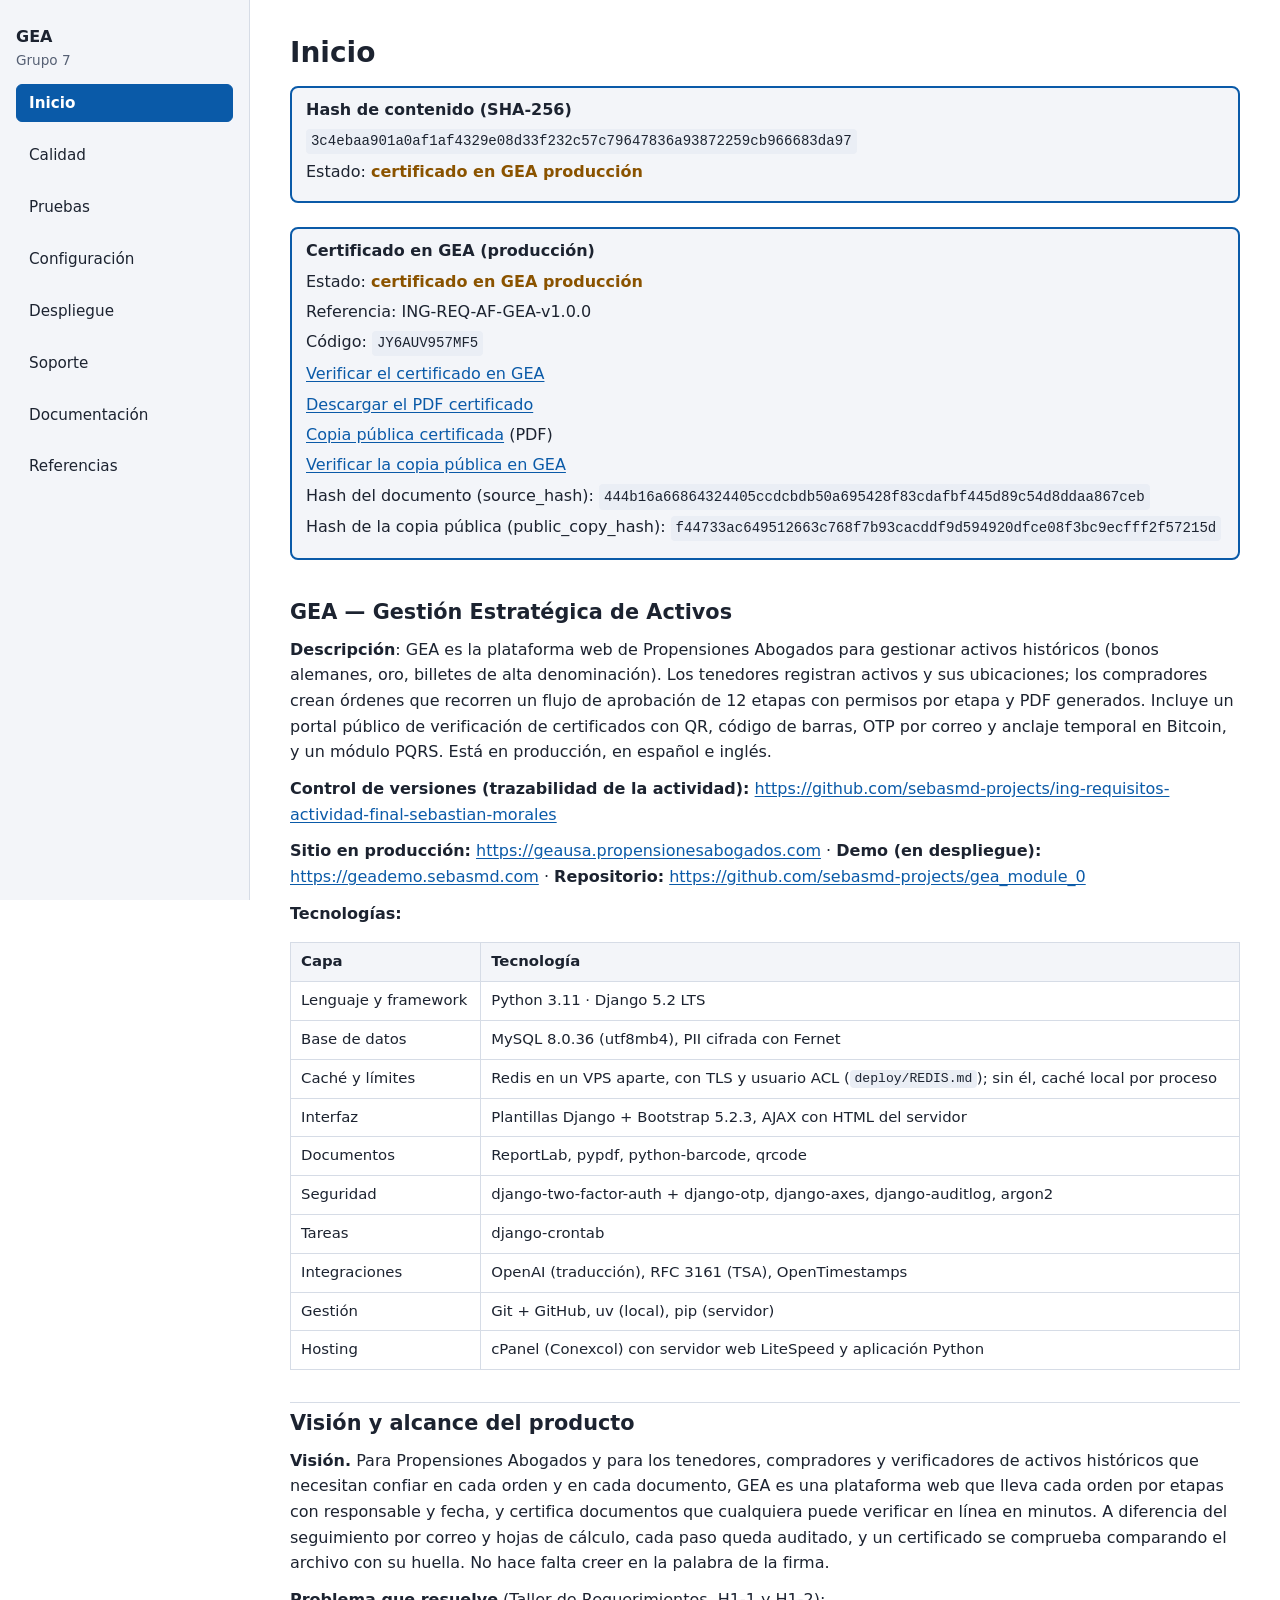
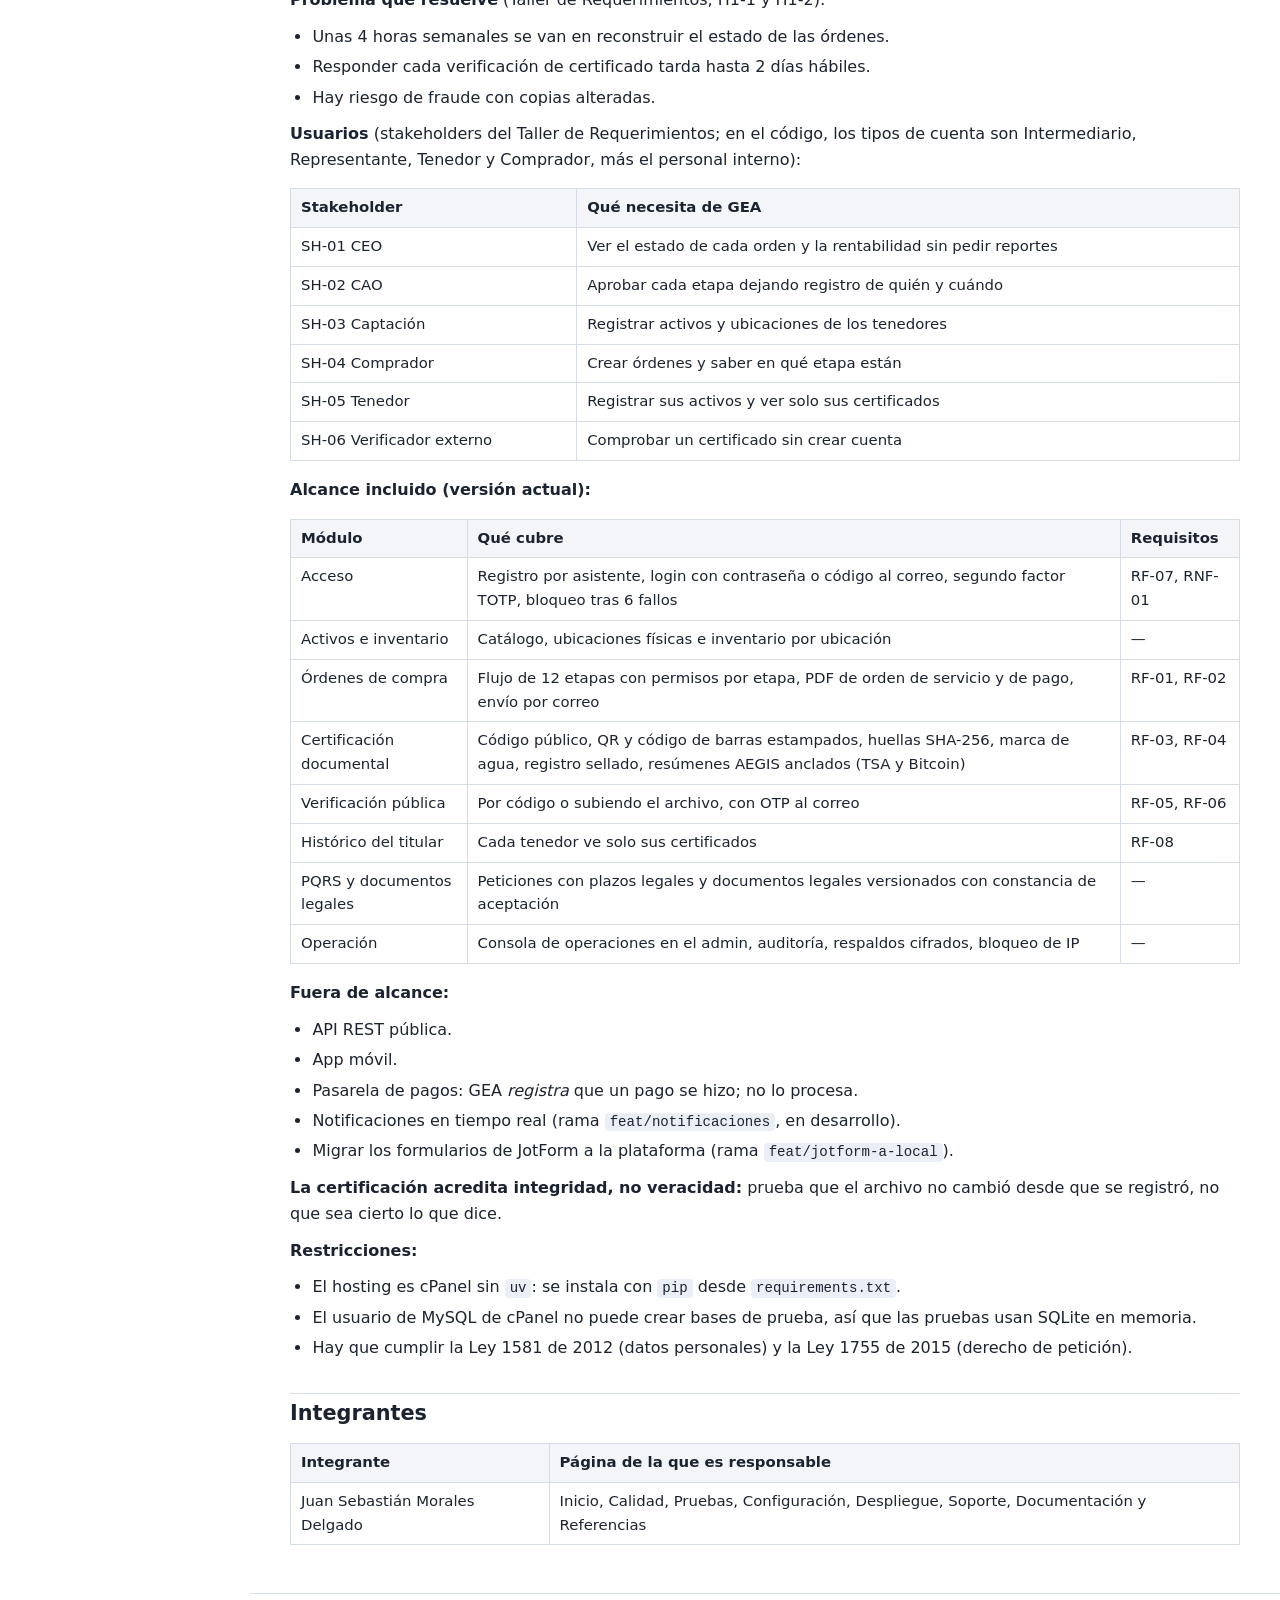
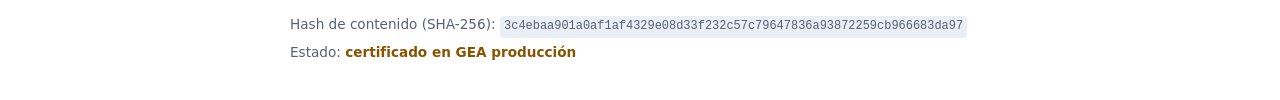
==== commit 58b47594: "Certificación GEA del contenido 3c4ebaa9 (ING-REQ-AF-GEA-v1.0.0) Contenido aprobado por el autor, ha" ====
--- a/site/index.html
+++ b/site/index.html
@@ -29,7 +29,19 @@
 <aside class="hash-box" aria-label="Hash de contenido">
 <h2>Hash de contenido (SHA-256)</h2>
 <p><code>3c4ebaa901a0af1af4329e08d33f232c57c79647836a93872259cb966683da97</code></p>
-<p>Estado: <span class="cert-status">Pendiente de certificación GEA</span></p>
+<p>Estado: <span class="cert-status">certificado en GEA producción</span></p>
+</aside>
+<aside class="hash-box cert-box" aria-label="Certificado en GEA (producción)">
+<h2>Certificado en GEA (producción)</h2>
+<p>Estado: <span class="cert-status">certificado en GEA producción</span></p>
+<p>Referencia: ING-REQ-AF-GEA-v1.0.0</p>
+<p>Código: <code>JY6AUV957MF5</code></p>
+<p><a href="https://geausa.propensionesabogados.com/verify/aegis/asset/certification/42b7ab12-78c3-4af3-8407-54d47de8e767/">Verificar el certificado en GEA</a></p>
+<p><a href="cert/GEA_actividad_final.pdf">Descargar el PDF certificado</a></p>
+<p><a href="cert/GEA_actividad_final-copia-publica.pdf">Copia pública certificada</a> (PDF)</p>
+<p><a href="https://geausa.propensionesabogados.com/api/certificates/external/42b7ab12-78c3-4af3-8407-54d47de8e767/public-copy/">Verificar la copia pública en GEA</a></p>
+<p>Hash del documento (source_hash): <code>444b16a66864324405ccdcbdb50a695428f83cdafbf445d89c54d8ddaa867ceb</code></p>
+<p>Hash de la copia pública (public_copy_hash): <code>f44733ac649512663c768f7b93cacddf9d594920dfce08f3bc9ecfff2f57215d</code></p>
 </aside>
 <h2 id="gea-gestion-estrategica-de-activos">GEA — Gestión Estratégica de Activos</h2>
 <p><strong>Descripción</strong>: GEA es la plataforma web de Propensiones Abogados para gestionar activos históricos (bonos alemanes, oro, billetes de alta denominación). Los tenedores registran activos y sus ubicaciones; los compradores crean órdenes que recorren un flujo de aprobación de 12 etapas con permisos por etapa y PDF generados. Incluye un portal público de verificación de certificados con QR, código de barras, OTP por correo y anclaje temporal en Bitcoin, y un módulo PQRS. Está en producción, en español e inglés.</p>
@@ -55,7 +67,7 @@
 </main>
 <footer class="site-footer">
 <p>Hash de contenido (SHA-256): <code>3c4ebaa901a0af1af4329e08d33f232c57c79647836a93872259cb966683da97</code></p>
-<p>Estado: <span class="cert-status">Pendiente de certificación GEA</span></p>
+<p>Estado: <span class="cert-status">certificado en GEA producción</span></p>
 </footer>
 </div>
 </div>
--- a/site/assets/site.css
+++ b/site/assets/site.css
@@ -157,7 +157,7 @@
   border-radius: 8px;
   background: var(--surface);
 }
-.hash-box h2 { margin: 0 0 .4rem; padding: 0; border: 0; font-size: 1rem; }
+.hash-box h2, .hash-box h3 { margin: 0 0 .4rem; padding: 0; border: 0; font-size: 1rem; }
 .hash-box p { margin: .3rem 0; }
 .hash-box code, .site-footer code { display: inline-block; word-break: break-all; overflow-wrap: anywhere; }
 .cert-status { font-weight: 700; color: var(--warn); }
